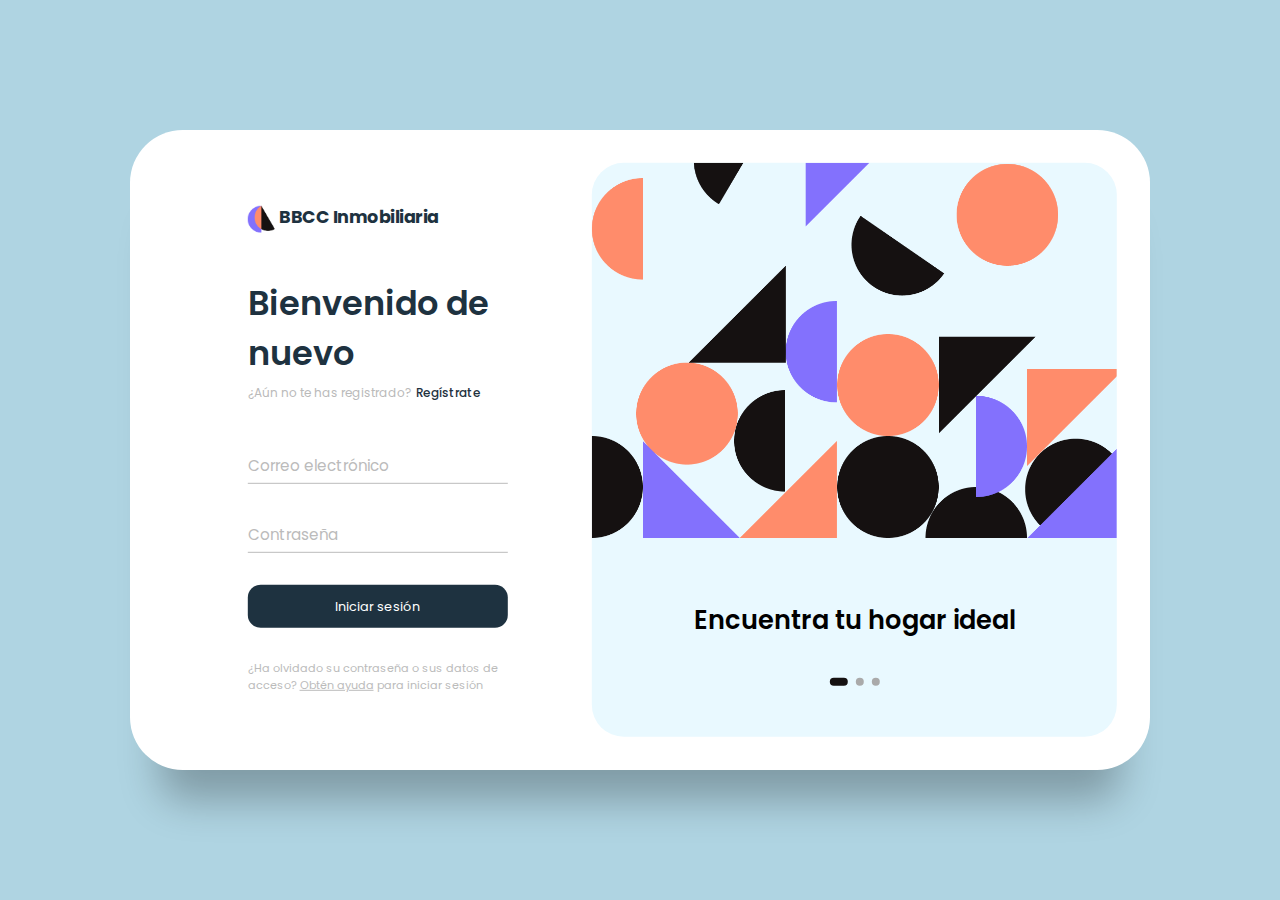
==== login.html @ 5f634199 "Archivos iniciales" ====
<!DOCTYPE html>
<html lang="e">
  <head>
    <meta charset="UTF-8" />
    <meta http-equiv="X-UA-Compatible" content="IE=edge" />
    <meta name="viewport" content="width=device-width, initial-scale=1.0" />
    <title>Sign in & Sign up Form</title>
    <link rel="stylesheet" href="assets/css/login.css" />
  </head>
  <body>
    <main>
      <div class="box">
        <div class="inner-box">
          <div class="forms-wrap">
            <form action="index.html" autocomplete="off" class="sign-in-form">
              <div class="logo">
                <img src="assets/images/login/logo.png" alt="easyclass" />
                <h4>BBCC Inmobiliaria</h4>
              </div>

              <div class="heading">
                <h2>Bienvenido de nuevo</h2>
                <h6>¿Aún no te has registrado?</h6>
                <a href="#" class="toggle">Regístrate</a>
              </div>

              <div class="actual-form">
                <div class="input-wrap">
                  <input
                    type="text"
                    minlength="4"
                    class="input-field"
                    autocomplete="off"
                    required
                  />
                  <label>Correo electrónico</label>
                </div>

                <div class="input-wrap">
                  <input
                    type="password"
                    minlength="4"
                    class="input-field"
                    autocomplete="off"
                    required
                  />
                  <label>Contraseña</label>
                </div>

                <input type="submit" value="Iniciar sesión" class="sign-btn" />

                <p class="text">
                    ¿Ha olvidado su contraseña o sus datos de acceso?
                  <a href="#">Obtén ayuda</a> para iniciar sesión
                </p>
              </div>
            </form>

            <form action="index.html" autocomplete="off" class="sign-up-form">
              <div class="logo">
                <img src="assets/images/login/logo.png" alt="easyclass" />
                <h4>BBCC Inmobiliaria</h4>
              </div>

              <div class="heading">
                <h2>Comencemos</h2>
                <h6>¿Ya tiene una cuenta?</h6>
                <a href="#" class="toggle">Inicia sesión</a>
              </div>

              <div class="actual-form">
                <div class="input-wrap">
                  <input
                    type="text"
                    minlength="4"
                    class="input-field"
                    autocomplete="off"
                    required
                  />
                  <label>Nombre de usuario</label>
                </div>

                <div class="input-wrap">
                  <input
                    type="email"
                    class="input-field"
                    autocomplete="off"
                    required
                  />
                  <label>Correo electrónico</label>
                </div>

                <div class="input-wrap">
                  <input
                    type="password"
                    minlength="4"
                    class="input-field"
                    autocomplete="off"
                    required
                  />
                  <label>Contraseña</label>
                </div>

                <input type="submit" value="Registrarse" class="sign-btn" />

                <p class="text">
                  Al registrarme, acepto las
                  <a href="#">Condiciones de servicio</a> y la
                  <a href="#">Política de privacidad</a>
                </p>
              </div>
            </form>
          </div>

          <div class="carousel">
            <div class="images-wrapper">
              <img src="assets/images/login/image1.png" class="image img-1 show" alt="" />
              <img src="assets/images/login/image2.png" class="image img-2" alt="" />
              <img src="assets/images/login/image3.png" class="image img-3" alt="" />
            </div>

            <div class="text-slider">
              <div class="text-wrap">
                <div class="text-group">
                  <h2>Encuentra tu hogar ideal</h2>
                  <h2>Obtén asesoramiento</h2>
                  <h2>Usa nuestras herramientas</h2>
                </div>
              </div>

              <div class="bullets">
                <span class="active" data-value="1"></span>
                <span data-value="2"></span>
                <span data-value="3"></span>
              </div>
            </div>
          </div>
        </div>
      </div>
    </main>

    <!-- Javascript file -->

    <script src="assets/js/login.js"></script>
  </body>
</html>
---- assets/css/login.css ----
@import url("https://fonts.googleapis.com/css2?family=Poppins:wght@200;300;400;500;600;700;800&display=swap");

*,
*::before,
*::after {
  padding: 0;
  margin: 0;
  box-sizing: border-box;
}

body,
input {
  font-family: "Poppins", sans-serif;
}

main {
  width: 100%;
  min-height: 100vh;
  overflow: hidden;
  background-color: #AFD4E2;
  padding: 2rem;
  display: flex;
  align-items: center;
  justify-content: center;
}

.box {
  position: relative;
  width: 100%;
  max-width: 1020px;
  height: 640px;
  background-color: #fff;
  border-radius: 3.3rem;
  box-shadow: 0 60px 40px -30px rgba(0, 0, 0, 0.27);
}

.inner-box {
  position: absolute;
  width: calc(100% - 4.1rem);
  height: calc(100% - 4.1rem);
  top: 50%;
  left: 50%;
  transform: translate(-50%, -50%);
}

.forms-wrap {
  position: absolute;
  height: 100%;
  width: 45%;
  top: 0;
  left: 0;
  display: grid;
  grid-template-columns: 1fr;
  grid-template-rows: 1fr;
  transition: 0.8s ease-in-out;
}

form {
  max-width: 260px;
  width: 100%;
  margin: 0 auto;
  height: 100%;
  display: flex;
  flex-direction: column;
  justify-content: space-evenly;
  grid-column: 1 / 2;
  grid-row: 1 / 2;
  transition: opacity 0.02s 0.4s;
}

form.sign-up-form {
  opacity: 0;
  pointer-events: none;
}

.logo {
  display: flex;
  align-items: center;
}

.logo img {
  width: 27px;
  margin-right: 0.3rem;
}

.logo h4 {
  font-size: 1.1rem;
  margin-top: -9px;
  letter-spacing: -0.5px;
  color: #1e3240;
}

.heading h2 {
  font-size: 2.1rem;
  font-weight: 600;
  color: #1e3240;
}

.heading h6 {
  color: #bababa;
  font-weight: 400;
  font-size: 0.75rem;
  display: inline;
}

.toggle {
  color: #1e3240;
  text-decoration: none;
  font-size: 0.75rem;
  font-weight: 500;
  transition: 0.3s;
}

.toggle:hover {
  color: #8371fd;
}

.input-wrap {
  position: relative;
  height: 37px;
  margin-bottom: 2rem;
}

.input-field {
  position: absolute;
  width: 100%;
  height: 100%;
  background: none;
  border: none;
  outline: none;
  border-bottom: 1px solid #bbb;
  padding: 0;
  font-size: 0.95rem;
  color: #1e3240;
  transition: 0.4s;
}

label {
  position: absolute;
  left: 0;
  top: 50%;
  transform: translateY(-50%);
  font-size: 0.95rem;
  color: #bbb;
  pointer-events: none;
  transition: 0.4s;
}

.input-field.active {
  border-bottom-color: #1e3240;
}

.input-field.active + label {
  font-size: 0.75rem;
  top: -2px;
}

.sign-btn {
  display: inline-block;
  width: 100%;
  height: 43px;
  background-color: #1e3240;
  color: #fff;
  border: none;
  cursor: pointer;
  border-radius: 0.8rem;
  font-size: 0.8rem;
  margin-bottom: 2rem;
  transition: 0.3s;
}

.sign-btn:hover {
  background-color: #8371fd;
}

.text {
  color: #bbb;
  font-size: 0.7rem;
}

.text a {
  color: #bbb;
  transition: 0.3s;
}

.text a:hover {
  color: #8371fd;
}

main.sign-up-mode form.sign-in-form {
  opacity: 0;
  pointer-events: none;
}

main.sign-up-mode form.sign-up-form {
  opacity: 1;
  pointer-events: all;
}

main.sign-up-mode .forms-wrap {
  left: 55%;
}

main.sign-up-mode .carousel {
  left: 0%;
}

.carousel {
  position: absolute;
  height: 100%;
  width: 55%;
  left: 45%;
  top: 0;
  background-color: #e9f9ff;
  border-radius: 2rem;
  display: grid;
  grid-template-rows: auto 1fr;
  padding-bottom: 2rem;
  overflow: hidden;
  transition: 0.8s ease-in-out;
}

.images-wrapper {
  display: grid;
  grid-template-columns: 1fr;
  grid-template-rows: 1fr;
}

.image {
  width: 100%;
  grid-column: 1/2;
  grid-row: 1/2;
  opacity: 0;
  transition: opacity 0.3s, transform 0.5s;
}

.img-1 {
  transform: translate(0, -50px);
}

.img-2 {
  transform: scale(0.4, 0.5);
}

.img-3 {
  transform: scale(0.3) rotate(-20deg);
}

.image.show {
  opacity: 1;
  transform: none;
}

.text-slider {
  display: flex;
  align-items: center;
  justify-content: center;
  flex-direction: column;
}

.text-wrap {
  max-height: 2.2rem;
  overflow: hidden;
  margin-bottom: 2.5rem;
}

.text-group {
  display: flex;
  flex-direction: column;
  text-align: center;
  transform: translateY(0);
  transition: 0.5s;
}

.text-group h2 {
  line-height: 2.2rem;
  font-weight: 600;
  font-size: 1.6rem;
}

.bullets {
  display: flex;
  align-items: center;
  justify-content: center;
}

.bullets span {
  display: block;
  width: 0.5rem;
  height: 0.5rem;
  background-color: #aaa;
  margin: 0 0.25rem;
  border-radius: 50%;
  cursor: pointer;
  transition: 0.3s;
}

.bullets span.active {
  width: 1.1rem;
  background-color: #151111;
  border-radius: 1rem;
}

@media (max-width: 850px) {
  .box {
    height: auto;
    max-width: 550px;
    overflow: hidden;
  }

  .inner-box {
    position: static;
    transform: none;
    width: revert;
    height: revert;
    padding: 2rem;
  }

  .forms-wrap {
    position: revert;
    width: 100%;
    height: auto;
  }

  form {
    max-width: revert;
    padding: 1.5rem 2.5rem 2rem;
    transition: transform 0.8s ease-in-out, opacity 0.45s linear;
  }

  .heading {
    margin: 2rem 0;
  }

  form.sign-up-form {
    transform: translateX(100%);
  }

  main.sign-up-mode form.sign-in-form {
    transform: translateX(-100%);
  }

  main.sign-up-mode form.sign-up-form {
    transform: translateX(0%);
  }

  .carousel {
    position: revert;
    height: auto;
    width: 100%;
    padding: 3rem 2rem;
    display: flex;
  }

  .images-wrapper {
    display: none;
  }

  .text-slider {
    width: 100%;
  }
}

@media (max-width: 530px) {
  main {
    padding: 1rem;
  }

  .box {
    border-radius: 2rem;
  }

  .inner-box {
    padding: 1rem;
  }

  .carousel {
    padding: 1.5rem 1rem;
    border-radius: 1.6rem;
  }

  .text-wrap {
    margin-bottom: 1rem;
  }

  .text-group h2 {
    font-size: 1.2rem;
  }

  form {
    padding: 1rem 2rem 1.5rem;
  }
}
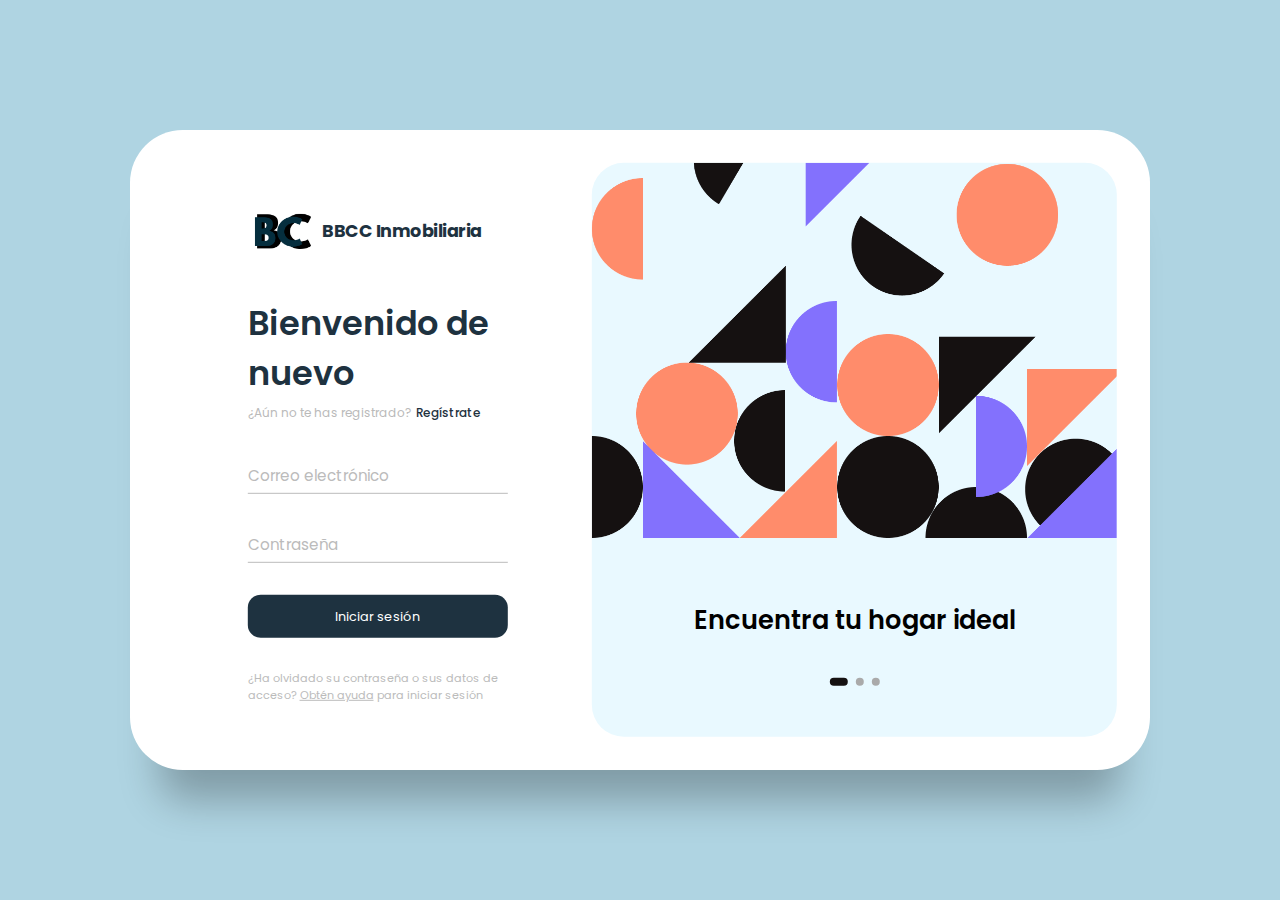
==== commit 372eb429: "BBCC logo" ====
--- a/login.html
+++ b/login.html
@@ -14,7 +14,7 @@
           <div class="forms-wrap">
             <form action="index.html" autocomplete="off" class="sign-in-form">
               <div class="logo">
-                <img src="assets/images/login/logo.png" alt="easyclass" />
+                <img src="assets/images/BBCC_logo.png" alt="easyclass" />
                 <h4>BBCC Inmobiliaria</h4>
               </div>
 
@@ -58,7 +58,7 @@
 
             <form action="index.html" autocomplete="off" class="sign-up-form">
               <div class="logo">
-                <img src="assets/images/login/logo.png" alt="easyclass" />
+                <img src="assets/images/BBCC_logo.png" alt="easyclass" />
                 <h4>BBCC Inmobiliaria</h4>
               </div>
 
--- a/assets/css/login.css
+++ b/assets/css/login.css
@@ -79,13 +79,12 @@
 }
 
 .logo img {
-  width: 27px;
+  width: 70px;
   margin-right: 0.3rem;
 }
 
 .logo h4 {
   font-size: 1.1rem;
-  margin-top: -9px;
   letter-spacing: -0.5px;
   color: #1e3240;
 }
